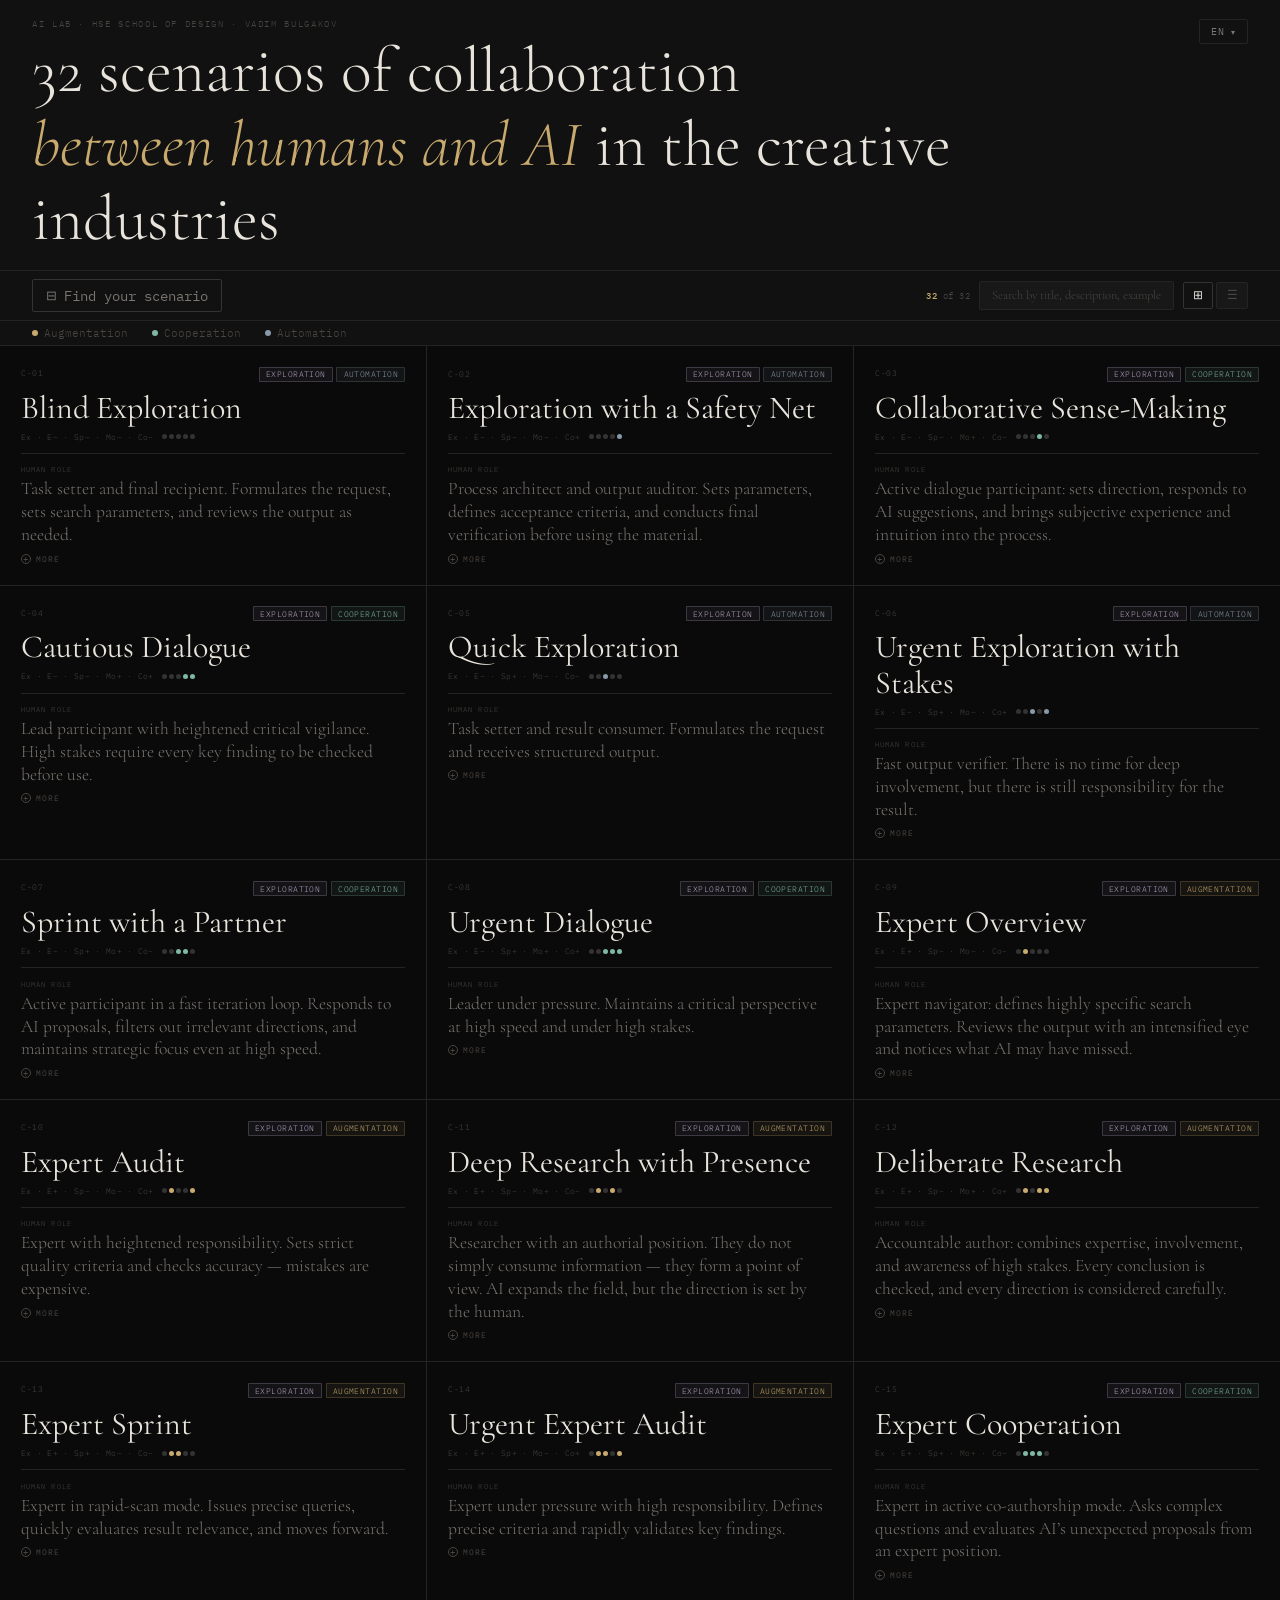
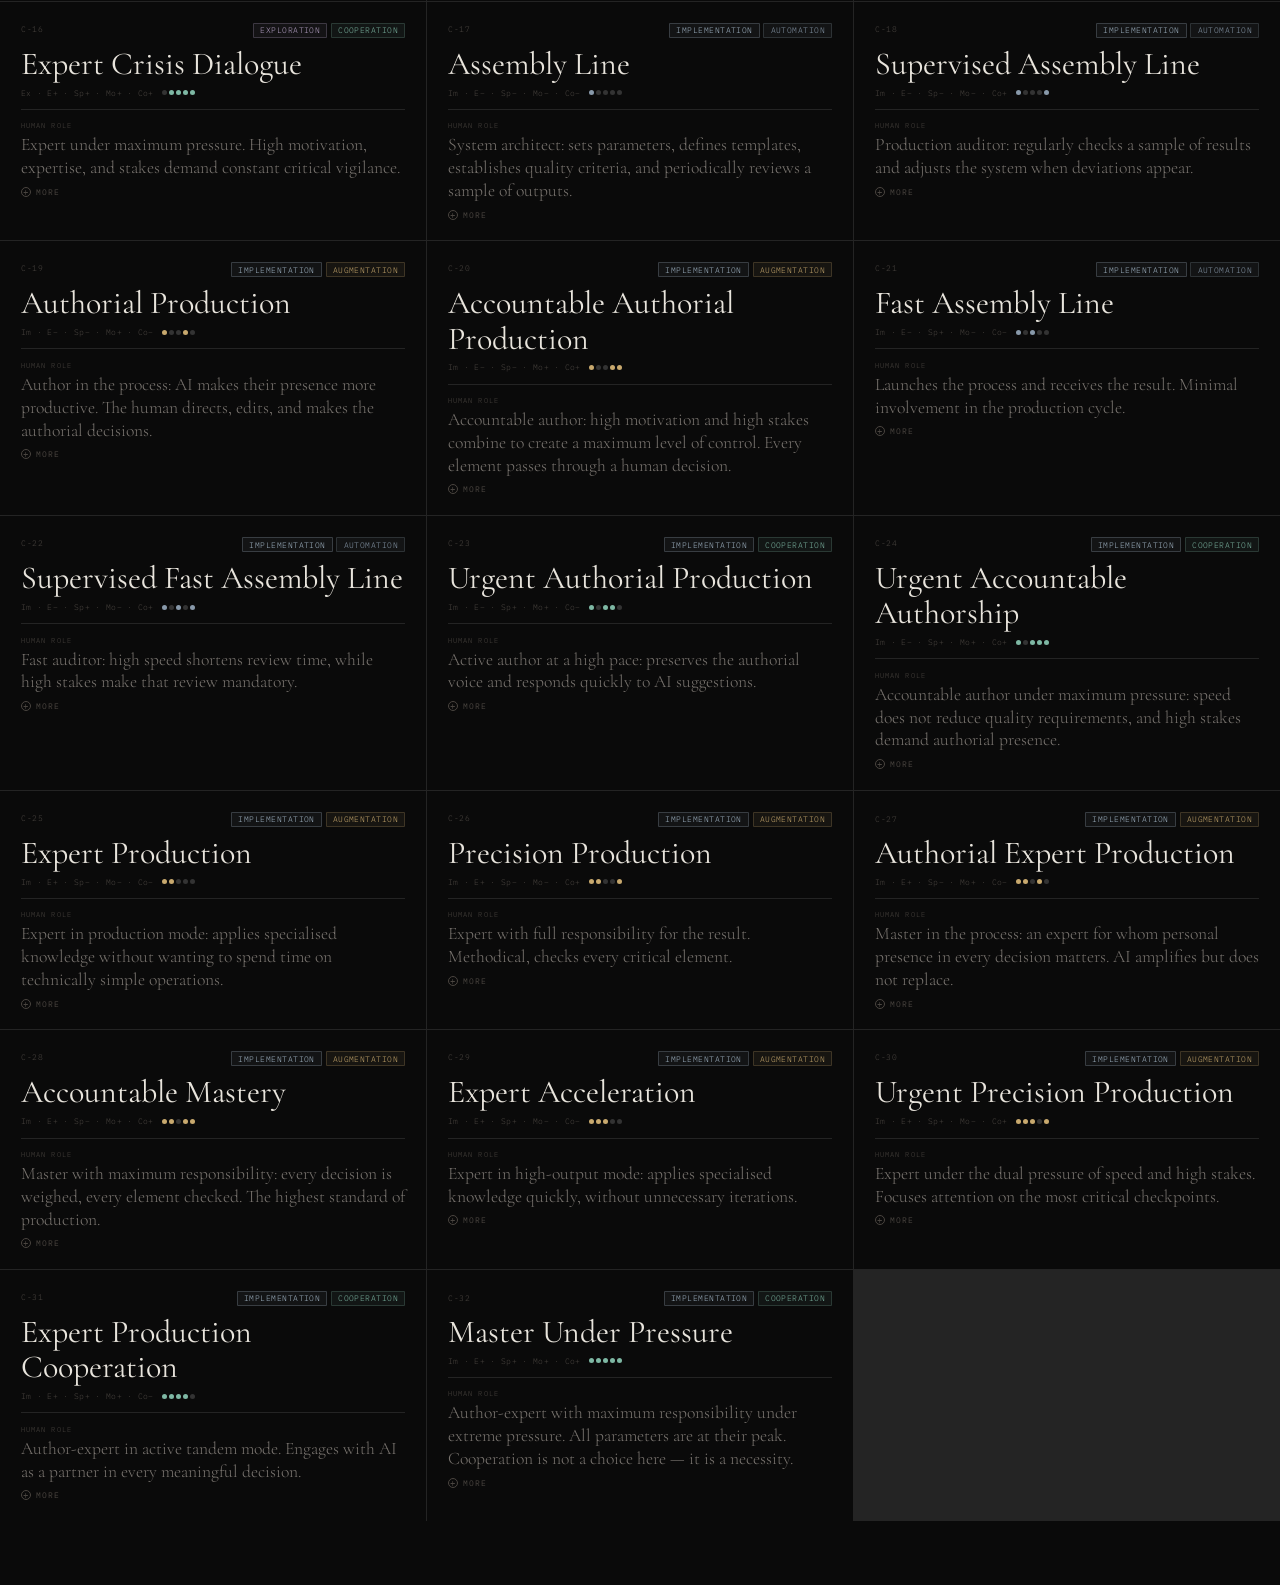
==== index.html @ e89c70fb "main" ====
<!DOCTYPE html>
<html lang="ru" data-locale="ru">
<head>
  <meta charset="UTF-8">
  <meta name="viewport" content="width=device-width, initial-scale=1.0">
  <title data-i18n="meta.title">32 Scenarios of Human–AI Collaboration</title>
  <link rel="icon" type="image/png" href="/favicon-96x96.png" sizes="96x96" />
  <link rel="icon" type="image/svg+xml" href="/favicon.svg" />
  <link rel="shortcut icon" href="/favicon.ico" />
  <link rel="apple-touch-icon" sizes="180x180" href="/apple-touch-icon.png" />
  <link rel="manifest" href="/site.webmanifest" />

  <meta name="description" content="An open framework for describing 32 modes of human–AI collaboration in the creative industries.">

  <meta property="og:type" content="website">
  <meta property="og:site_name" content="32 Scenarios of Human–AI Collaboration">
  <meta property="og:title" content="32 Scenarios of Human–AI Collaboration">
  <meta property="og:description" content="An open framework for describing 32 modes of human–AI collaboration in the creative industries.">
  <meta property="og:url" content="https://ai.m1d45.com">
  <meta property="og:image" content="https://ai.m1d45.com/og/og-cover.jpg">
  <meta property="og:image:width" content="1200">
  <meta property="og:image:height" content="630">
  <meta property="og:image:alt" content="Visual overview of the 32 scenarios of human–AI collaboration">
  <meta property="og:locale" content="en_US">

  <meta name="twitter:card" content="summary_large_image">
  <meta name="twitter:title" content="32 Scenarios of Human–AI Collaboration">
  <meta name="twitter:description" content="An open framework for describing 32 modes of human–AI collaboration in the creative industries.">
  <meta name="twitter:image" content="https://ai.m1d45.com/og/og-cover.jpg">

  <link rel="canonical" href="https://YOUR-DOMAIN">
  <link rel="preconnect" href="https://fonts.googleapis.com">
  <link href="https://fonts.googleapis.com/css2?family=Cormorant+Garamond:ital,wght@0,300;0,400;0,600;1,300;1,400&family=IBM+Plex+Mono:wght@300;400;500&family=Noto+Sans+SC:wght@300;400&family=Martel:wght@300;400;600&display=swap" rel="stylesheet">
  <link rel="stylesheet" href="css/styles.css">
  <!-- Google tag (gtag.js) -->
<script async src="https://www.googletagmanager.com/gtag/js?id=G-E87JGFC9B3"></script>
<script>
  window.dataLayer = window.dataLayer || [];
  function gtag(){dataLayer.push(arguments);}
  gtag('js', new Date());

  gtag('config', 'G-E87JGFC9B3');
</script>
  <!-- Yandex.Metrika counter -->
    <script type="text/javascript" >
        (function(m,e,t,r,i,k,a){m[i]=m[i]||function(){(m[i].a=m[i].a||[]).push(arguments)};
        m[i].l=1*new Date();
        for (var j = 0; j < document.scripts.length; j++) {if (document.scripts[j].src === r) { return; }}
        k=e.createElement(t),a=e.getElementsByTagName(t)[0],k.async=1,k.src=r,a.parentNode.insertBefore(k,a)})
        (window, document, "script", "https://mc.yandex.ru/metrika/tag.js", "ym");
    
        ym(100350501, "init", {
            clickmap:true,
            trackLinks:true,
            accurateTrackBounce:true,
            webvisor:true
        });
    </script>
    <noscript><div><img src="https://mc.yandex.ru/watch/100350501" style="position:absolute; left:-9999px;" alt="" /></div></noscript>
    <!-- /Yandex.Metrika counter -->
</head>

<body>

  <!-- HEADER -->
  <header class="site-header">
    <div class="header-inner">
      <div class="header-text">
        <div class="header-eyebrow" data-i18n="ui.eyebrow">AI LAB · Школа дизайна НИУ ВШЭ · Вадим Булгаков</div>
        <h1 class="header-title">
          <span data-i18n="ui.title.line1">32 сценария коллаборативной работы</span><br>
          <em data-i18n="ui.title.line2">человека и ИИ</em>
          <span data-i18n="ui.title.line3"> в креативных индустриях</span>
        </h1>
      </div>
      <div class="header-controls">
        <div class="lang-switcher" id="langSwitcher">
          <button class="lang-current" id="langCurrentBtn" aria-haspopup="true" aria-expanded="false">
            <span id="langCurrentLabel">RU</span>
            <span class="lang-arrow">▾</span>
          </button>
          <div class="lang-dropdown" id="langDropdown" role="menu">
            <button class="lang-option active" data-lang="ru" role="menuitem">RU — Русский</button>
            <button class="lang-option" data-lang="en" role="menuitem">EN — English</button>
            <button class="lang-option" data-lang="de" role="menuitem">DE — Deutsch</button>
            <button class="lang-option" data-lang="fr" role="menuitem">FR — Français</button>
            <button class="lang-option" data-lang="hu" role="menuitem">HU — Magyar</button>
            <button class="lang-option" data-lang="es" role="menuitem">ES — Español</button>
            <button class="lang-option" data-lang="zh" role="menuitem">ZH — 中文</button>
          </div>
        </div>
      </div>
    </div>
  </header>

  <!-- FILTER BAR -->
  <div class="filter-bar" id="filterBar">
    <div class="filter-bar-inner">

      <!-- Open filter modal -->
      <button class="filter-open-btn" id="filterOpenBtn" aria-haspopup="dialog">
        <span class="filter-open-icon">⊟</span>
        <span data-i18n="ui.questionnaire.intro_label">Найдите свой сценарий</span>
        <span class="filter-answered-badge" id="filterAnsweredBadge" style="display:none"></span>
      </button>

      <!-- Active filter chips -->
      <div class="filter-chips" id="filterChips"></div>

      <div class="filter-bar-right">
        <!-- Match counter -->
        <div class="match-counter">
          <strong id="visibleCount">32</strong>
          <span data-i18n="ui.questionnaire.of_total">из 32</span>
        </div>

        <!-- Reset -->
        <button class="reset-btn" id="resetBtn" style="display:none">
          <span>↺</span>
          <span data-i18n="ui.questionnaire.reset">Сбросить</span>
        </button>

        <!-- Search -->
        <input class="search-input" id="searchInput" type="text" data-i18n-placeholder="ui.search.placeholder">

        <!-- View toggle -->
        <div class="view-toggle">
          <button class="view-btn active" id="gridBtn" title="Grid">⊞</button>
          <button class="view-btn" id="listBtn" title="List">☰</button>
        </div>
      </div>
    </div>

    <!-- Legend strip -->
    <div class="legend-strip">
      <div class="legend-item"><span class="legend-dot aug"></span><span data-i18n="ui.modes.aug">Аугментация</span></div>
      <div class="legend-item"><span class="legend-dot coop"></span><span data-i18n="ui.modes.coop">Кооперация</span></div>
      <div class="legend-item"><span class="legend-dot auto"></span><span data-i18n="ui.modes.auto">Автоматизация</span></div>
    </div>
  </div>

  <!-- MAIN CONTENT -->
  <main class="main-content">
    <div class="empty-state" id="emptyState">
      <div class="empty-icon">◯</div>
      <p data-i18n="ui.empty_state"></p>
    </div>
    <div class="cards-grid" id="cardsGrid"></div>
  </main>

  <!-- FILTER MODAL -->
  <div class="fmodal-overlay" id="fmodalOverlay" role="dialog" aria-modal="true" aria-label="Фильтр">
    <div class="fmodal" id="fmodal">

      <div class="fmodal-header">
        <div>
          <div class="fmodal-label" data-i18n="ui.questionnaire.intro_label">Найдите свой сценарий</div>
          <p class="fmodal-desc" data-i18n="ui.questionnaire.intro_text">Ответьте на 5 вопросов о вашей задаче — система подберёт подходящие сценарии.</p>
        </div>
        <button class="fmodal-close" id="fmodalCloseBtn" aria-label="Закрыть">×</button>
      </div>

      <div class="questions-list" id="questionsList">

        <div class="question-block" data-question="stage">
          <div class="question-header">
            <span class="question-num">01</span>
            <span class="question-text" data-i18n="ui.questionnaire.q1.label"></span>
          </div>
          <div class="question-options">
            <button class="q-option" data-question="stage" data-value="research">
              <span class="q-option-icon">◌</span>
              <span class="q-option-text" data-i18n="ui.questionnaire.q1.research"></span>
            </button>
            <button class="q-option" data-question="stage" data-value="impl">
              <span class="q-option-icon">◉</span>
              <span class="q-option-text" data-i18n="ui.questionnaire.q1.impl"></span>
            </button>
          </div>
        </div>

        <div class="question-block" data-question="expertise">
          <div class="question-header">
            <span class="question-num">02</span>
            <span class="question-text" data-i18n="ui.questionnaire.q2.label"></span>
          </div>
          <div class="question-options">
            <button class="q-option" data-question="expertise" data-value="low">
              <span class="q-option-icon">−</span>
              <span class="q-option-text" data-i18n="ui.questionnaire.q2.low"></span>
            </button>
            <button class="q-option" data-question="expertise" data-value="high">
              <span class="q-option-icon">+</span>
              <span class="q-option-text" data-i18n="ui.questionnaire.q2.high"></span>
            </button>
          </div>
        </div>

        <div class="question-block" data-question="speed">
          <div class="question-header">
            <span class="question-num">03</span>
            <span class="question-text" data-i18n="ui.questionnaire.q3.label"></span>
          </div>
          <div class="question-options">
            <button class="q-option" data-question="speed" data-value="low">
              <span class="q-option-icon">◷</span>
              <span class="q-option-text" data-i18n="ui.questionnaire.q3.low"></span>
            </button>
            <button class="q-option" data-question="speed" data-value="high">
              <span class="q-option-icon">⚡</span>
              <span class="q-option-text" data-i18n="ui.questionnaire.q3.high"></span>
            </button>
          </div>
        </div>

        <div class="question-block" data-question="motivation">
          <div class="question-header">
            <span class="question-num">04</span>
            <span class="question-text" data-i18n="ui.questionnaire.q4.label"></span>
          </div>
          <div class="question-options">
            <button class="q-option" data-question="motivation" data-value="low">
              <span class="q-option-icon">□</span>
              <span class="q-option-text" data-i18n="ui.questionnaire.q4.low"></span>
            </button>
            <button class="q-option" data-question="motivation" data-value="high">
              <span class="q-option-icon">■</span>
              <span class="q-option-text" data-i18n="ui.questionnaire.q4.high"></span>
            </button>
          </div>
        </div>

        <div class="question-block" data-question="cost">
          <div class="question-header">
            <span class="question-num">05</span>
            <span class="question-text" data-i18n="ui.questionnaire.q5.label"></span>
          </div>
          <div class="question-options">
            <button class="q-option" data-question="cost" data-value="low">
              <span class="q-option-icon">○</span>
              <span class="q-option-text" data-i18n="ui.questionnaire.q5.low"></span>
            </button>
            <button class="q-option" data-question="cost" data-value="high">
              <span class="q-option-icon">●</span>
              <span class="q-option-text" data-i18n="ui.questionnaire.q5.high"></span>
            </button>
          </div>
        </div>

      </div><!-- /questions-list -->

      <div class="fmodal-footer">
        <div class="match-counter">
          <span data-i18n="ui.questionnaire.showing"></span>
          <strong id="visibleCountModal">32</strong>
          <span data-i18n="ui.questionnaire.of_total">из 32</span>
        </div>
        <button class="fmodal-apply-btn" id="fmodalApplyBtn" data-i18n="ui.questionnaire.apply">Применить</button>
      </div>

    </div><!-- /fmodal -->
  </div><!-- /fmodal-overlay -->

  <!-- MODAL OVERLAY -->
  <div class="modal-overlay" id="modalOverlay" role="dialog" aria-modal="true" aria-labelledby="modalTitle">
    <div class="modal" id="modal">
      <div class="modal-header" id="modalHeader"></div>
      <div class="modal-body" id="modalBody"></div>
    </div>
  </div>

  <!-- SCRIPTS -->
  <!-- Locale files — all loaded upfront for instant switching -->
  <script src="locales/ru.js"></script>
  <script src="locales/en.js"></script>
  <script src="locales/de.js"></script>
  <script src="locales/fr.js"></script>
  <script src="locales/hu.js"></script>
  <script src="locales/es.js"></script>
  <script src="locales/zh.js"></script>
  <!-- App -->
  <script src="js/data.js"></script>
  <script src="js/i18n.js"></script>
  <script src="js/app.js"></script>

</body>
</html>
---- css/styles.css ----
/* ============================================================
   CSS Variables & Reset
   ============================================================ */
:root {
  --bg:           #0a0a0a;
  --bg2:          #111111;
  --bg3:          #181818;
  --border:       #242424;
  --border-light: #333333;

  --text:         #e8e4dc;
  --text-dim:     #7a7570;
  --text-muted:   #4a4540;

  --aug:          #c8a96e;
  --aug-bg:       rgba(200,169,110,0.07);
  --aug-border:   rgba(200,169,110,0.22);

  --coop:         #7eb8a4;
  --coop-bg:      rgba(126,184,164,0.07);
  --coop-border:  rgba(126,184,164,0.22);

  --auto:         #8899aa;
  --auto-bg:      rgba(136,153,170,0.07);
  --auto-border:  rgba(136,153,170,0.22);

  --research-c:   #b8a4c8;
  --impl-c:       #a4b8c8;

  --font-serif: 'Cormorant Garamond', 'Noto Sans SC', serif;
  --font-mono:  'IBM Plex Mono', 'Noto Sans SC', monospace;
  /*--font-body:  'Martel', 'Noto Sans SC', serif;*/
  --font-body:  'Cormorant Garamond', 'Noto Sans SC', serif;


  --transition: 0.18s ease;
}

*, *::before, *::after { box-sizing: border-box; margin: 0; padding: 0; }
html { scroll-behavior: smooth; }

body {
  background: var(--bg);
  color: var(--text);
  font-family: var(--font-body);
  font-weight: 300;
  min-height: 100vh;
  overflow-x: hidden;
}

html[lang="zh"] body,
html[lang="zh"] .card-title,
html[lang="zh"] .q-option-text,
html[lang="zh"] .question-text {
  font-family: 'Noto Sans SC', sans-serif;
  font-weight: 300;
}

::selection {
  background-color: var(--text);
  color: var(--bg);
}


/* ============================================================
   HEADER
   ============================================================ */
.site-header {
  border-bottom: 1px solid var(--border);
  background: var(--bg2);
  position: sticky;
  top: 0;
  z-index: 60;
}

.header-inner {
  display: flex;
  align-items: flex-start;
  justify-content: space-between;
  gap: 2rem;
  padding: 1.1rem 2rem 0.9rem;
  max-width: 1800px;
  margin: 0 auto;
}

.header-eyebrow {
  font-family: var(--font-mono);
  font-size: 0.57rem;
  letter-spacing: 0.18em;
  text-transform: uppercase;
  color: var(--text-muted);
  margin-bottom: 0.3rem;
}

.header-title {
  font-family: var(--font-serif);
  font-size: clamp(4rem, 2vw, 1.65rem);
  font-weight: 300;
  line-height: 1.15;
  color: var(--text);
}

.header-title em { font-style: italic; color: var(--aug); }

/* ============================================================
   LANGUAGE SWITCHER
   ============================================================ */
.header-controls { flex-shrink: 0; padding-top: 0.1rem; }
.lang-switcher { position: relative; }

.lang-current {
  background: transparent;
  border: 1px solid var(--border);
  color: var(--text-dim);
  font-family: var(--font-mono);
  font-size: 0.62rem;
  letter-spacing: 0.12em;
  padding: 0.32rem 0.65rem;
  cursor: pointer;
  border-radius: 2px;
  display: flex;
  align-items: center;
  gap: 0.4rem;
  transition: all var(--transition);
  white-space: nowrap;
}

.lang-current:hover, .lang-current.open {
  border-color: var(--border-light);
  color: var(--text);
  background: var(--bg3);
}

.lang-arrow { font-size: 0.5rem; transition: transform var(--transition); }
.lang-current.open .lang-arrow { transform: rotate(180deg); }

.lang-dropdown {
  position: absolute;
  top: calc(100% + 4px);
  right: 0;
  background: var(--bg2);
  border: 1px solid var(--border-light);
  min-width: 158px;
  display: none;
  flex-direction: column;
  z-index: 200;
  box-shadow: 0 8px 24px rgba(0,0,0,0.5);
}

.lang-dropdown.open { display: flex; }

.lang-option {
  background: transparent;
  border: none;
  color: var(--text-dim);
  font-family: var(--font-mono);
  font-size: 0.62rem;
  letter-spacing: 0.08em;
  padding: 0.52rem 1rem;
  text-align: left;
  cursor: pointer;
  transition: all var(--transition);
  border-bottom: 1px solid var(--border);
}

.lang-option:last-child { border-bottom: none; }
.lang-option:hover { background: var(--bg3); color: var(--text); }
.lang-option.active { color: var(--aug); }

/* ============================================================
   FILTER BAR
   ============================================================ */
.filter-bar {
  border-bottom: 1px solid var(--border);
  background: var(--bg2);
  position: sticky;
  top: 63px;
  z-index: 50;
}

.filter-bar-inner {
  display: flex;
  align-items: center;
  gap: 0.65rem;
  padding: 0.55rem 2rem;
  max-width: 1800px;
  margin: 0 auto;
  flex-wrap: wrap;
}

/* Open filter button */
.filter-open-btn {
  display: flex;
  align-items: center;
  gap: 0.45rem;
  background: transparent;
  border: 1px solid var(--border-light);
  color: var(--text-dim);
  font-family: var(--font-mono);
  font-size: 0.9rem;
  padding: 0.35rem 0.8rem;
  cursor: pointer;
  border-radius: 2px;
  transition: all var(--transition);
  white-space: nowrap;
  flex-shrink: 0;
}

.filter-open-btn:hover {
  border-color: var(--aug-border);
  color: var(--aug);
  background: var(--aug-bg);
}

.filter-open-btn.has-answers {
  border-color: var(--aug-border);
  color: var(--aug);
  background: var(--aug-bg);
}

.filter-open-icon { font-size: 0.8rem; }

.filter-answered-badge {
  background: var(--aug);
  color: var(--bg);
  font-size: 0.48rem;
  font-weight: 500;
  border-radius: 100px;
  padding: 0.04rem 0.32rem;
  line-height: 1.6;
}

/* Active chips */
.filter-chips {
  display: flex;
  gap: 0.3rem;
  flex-wrap: wrap;
  flex: 1;
  min-width: 0;
}

.filter-chip {
  display: flex;
  align-items: center;
  gap: 0.28rem;
  background: var(--aug-bg);
  border: 1px solid var(--aug-border);
  color: var(--aug);
  font-family: var(--font-mono);
  font-size: 0.52rem;
  letter-spacing: 0.06em;
  padding: 0.17rem 0.45rem;
  border-radius: 100px;
  white-space: nowrap;
}

.filter-chip-remove {
  background: none;
  border: none;
  color: currentColor;
  font-size: 0.65rem;
  cursor: pointer;
  padding: 0;
  line-height: 1;
  opacity: 0.55;
  transition: opacity var(--transition);
}

.filter-chip-remove:hover { opacity: 1; }

/* Right group */
.filter-bar-right {
  display: flex;
  align-items: center;
  gap: 0.55rem;
  flex-shrink: 0;
  margin-left: auto;
}

.match-counter {
  font-family: var(--font-mono);
  font-size: 0.58rem;
  color: var(--text-muted);
  letter-spacing: 0.05em;
  white-space: nowrap;
}

.match-counter strong { color: var(--aug); font-weight: 500; }

.reset-btn {
  background: transparent;
  border: 1px solid var(--border);
  color: var(--text-muted);
  font-family: var(--font-mono);
  font-size: 0.56rem;
  letter-spacing: 0.1em;
  padding: 0.32rem 0.6rem;
  cursor: pointer;
  border-radius: 2px;
  transition: all var(--transition);
  display: flex;
  align-items: center;
  gap: 0.35rem;
  text-transform: uppercase;
  white-space: nowrap;
}

.reset-btn:hover { background: var(--bg3); color: var(--text); border-color: var(--border-light); }

/* Legend strip */
.legend-strip {
  display: flex;
  align-items: center;
  gap: 1.5rem;
  padding: 0.3rem 2rem;
  border-top: 1px solid var(--border);
  max-width: 1800px;
  margin: 0 auto;
}

.legend-item {
  display: flex;
  align-items: center;
  gap: 0.38rem;
  font-family: var(--font-mono);
  font-size: 0.7rem;
  color: var(--text-muted);
}

.legend-dot {
  width: 6px; height: 6px;
  border-radius: 50%;
  flex-shrink: 0;
}

.legend-dot.aug  { background: var(--aug); }
.legend-dot.coop { background: var(--coop); }
.legend-dot.auto { background: var(--auto); }

/* Search & view */
.search-input {
  background: var(--bg3);
  border: 1px solid var(--border);
  color: var(--text);
  font-family: var(--font-body);
  font-size: 0.78rem;
  font-weight: 300;
  padding: 0.35rem 0.75rem;
  border-radius: 2px;
  outline: none;
  transition: border-color var(--transition);
  width: 195px;
}

.search-input::placeholder { color: var(--text-muted); }
.search-input:focus { border-color: var(--border-light); }

.view-toggle { display: flex; gap: 0.2rem; }

.view-btn {
  background: var(--bg3);
  border: 1px solid var(--border);
  color: var(--text-muted);
  padding: 0.35rem 0.58rem;
  cursor: pointer;
  border-radius: 2px;
  font-size: 0.75rem;
  transition: all var(--transition);
}

.view-btn:hover, .view-btn.active {
  background: var(--bg2);
  color: var(--text);
  border-color: var(--border-light);
}

/* ============================================================
   FILTER MODAL
   ============================================================ */
.fmodal-overlay {
  position: fixed;
  inset: 0;
  background: rgba(0,0,0,0.8);
  backdrop-filter: blur(6px);
  z-index: 150;
  display: flex;
  align-items: flex-start;
  justify-content: center;
  padding: 5vh 1.5rem 2rem;
  opacity: 0;
  pointer-events: none;
  transition: opacity 0.2s;
  overflow-y: auto;
}

.fmodal-overlay.open { opacity: 1; pointer-events: all; }

.fmodal {
  background: var(--bg2);
  border: 1px solid var(--border-light);
  width: 100%;
  max-width: 690px;
  transform: translateY(-12px);
  transition: transform 0.22s ease;
}

.fmodal-overlay.open .fmodal { transform: translateY(0); }

.fmodal-header {
  display: flex;
  align-items: flex-start;
  justify-content: space-between;
  gap: 1.5rem;
  padding: 1.4rem 2rem 1.15rem;
  border-bottom: 1px solid var(--border);
}

.fmodal-label {
  font-family: var(--font-mono);
  font-size: 0.56rem;
  letter-spacing: 0.2em;
  text-transform: uppercase;
  color: var(--aug);
  margin-bottom: 0.3rem;
}

.fmodal-desc {
  font-size: 2rem;
  line-height: 1.1;
  color: var(--text-dim);
  font-weight: 300;
}

.fmodal-close {
  background: none;
  border: 1px solid var(--border);
  color: var(--text-muted);
  width: 26px; height: 26px;
  border-radius: 2px;
  cursor: pointer;
  font-size: 1.1rem;
  display: flex; align-items: center; justify-content: center;
  flex-shrink: 0;
  transition: all var(--transition);
}

.fmodal-close:hover { border-color: var(--border-light); color: var(--text); }

/* 5 questions in a horizontal row */
.questions-list {
  display: grid;
  grid-template-columns: repeat(1, 1fr);
  border-bottom: 1px solid var(--border);
}

.question-block {
  padding: 1.2rem 1.2rem 1rem;
  border-right: 1px solid var(--border);
  transition: background var(--transition);
}

.question-block:last-child { border-right: none; }
.question-block.answered { background: rgba(200,169,110,0.03); }

.question-header {
  display: flex;
  align-items: flex-start;
  gap: 0.45rem;
  margin-bottom: 0.8rem;
}

.question-num {
  font-family: var(--font-mono);
  font-size: 0.5rem;
  color: var(--text-muted);
  letter-spacing: 0.08em;
  flex-shrink: 0;
  margin-top: 0.1rem;
  line-height: 1.6;
}

.question-block.answered .question-num { color: var(--aug); }

.question-text {
  font-size: 1.2rem;
  line-height: 1.4;
  color: var(--text);
  font-weight: 300;
}

.question-options {
  display: flex;
  flex-direction: row;
  gap: 0.3rem;
}

.q-option {
  background: transparent;
  border: 1px solid var(--border);
  color: var(--text-muted);
  font-family: var(--font-body);
  font-size: 1.1rem;
  font-weight: 300;
  padding: 0.5rem 0.55rem;
  cursor: pointer;
  border-radius: 2px;
  transition: all var(--transition);
  display: flex;
  align-items: center;
  gap: 0.4rem;
  text-align: left;
  line-height: 1.35;
  width: 100%;
}

.q-option:hover { border-color: var(--border-light); color: var(--text-dim); background: var(--bg3); }

.q-option.selected {
  background: var(--aug-bg);
  border-color: var(--aug-border);
  color: var(--aug);
}

.q-option-icon { font-size: 1.1rem; line-height: 1; opacity: 0.5; flex-shrink: 0; }
.q-option.selected .q-option-icon { opacity: 1; }

/* Filter modal footer */
.fmodal-footer {
  display: flex;
  align-items: center;
  justify-content: space-between;
  padding: 0.9rem 2rem;
  gap: 1rem;
  flex-direction: column;
}

.fmodal-apply-btn {
  background: var(--aug);
  border: none;
  color: var(--bg);
  font-family: var(--font-mono);
  font-size: 1rem;
  letter-spacing: 0.12em;
  text-transform: uppercase;
  padding: 0.5rem 1.4rem;
  cursor: pointer;
  border-radius: 2px;
  transition: opacity var(--transition);
}

.fmodal-apply-btn:hover { opacity: 0.85; }

/* ============================================================
   MAIN CONTENT
   ============================================================ */
.main-content {
  max-width: 1800px;
  margin: 0 auto;
  padding-bottom: 4rem;
}

.empty-state { display: none; text-align: center; padding: 5rem 2rem; }
.empty-state.visible { display: block; }
.empty-icon { font-size: 2.5rem; opacity: 0.15; margin-bottom: 1rem; }
.empty-state p { font-family: var(--font-serif); font-size: 1.1rem; font-style: italic; color: var(--text-dim); }

/* 4 columns on desktop */
.cards-grid {
  display: grid;
  grid-template-columns: repeat(4, 1fr);
  gap: 1px;
  background: var(--border);
}

.cards-grid.list-view {
  grid-template-columns: 1fr;
  background: transparent;
  gap: 0;
}

/* ============================================================
   CARD
   ============================================================ */
.card {
  background: var(--bg);
  padding: 1.3rem;
  cursor: pointer;
  transition: background var(--transition);
  position: relative;
  overflow: hidden;
}

.card::after {
  content: '';
  position: absolute;
  top: 0; left: 0;
  width: 2px; height: 100%;
  opacity: 0;
  transition: opacity 0.2s;
}

.card.aug::after  { background: var(--aug); }
.card.coop::after { background: var(--coop); }
.card.auto::after { background: var(--auto); }

.card:hover { background: var(--bg2); }
.card:hover::after { opacity: 1; }
.card.hidden { display: none; }

@keyframes cardIn {
  from { opacity: 0; transform: translateY(3px); }
  to   { opacity: 1; transform: translateY(0); }
}
.card { animation: cardIn 0.18s ease both; }

.card-top {
  display: flex;
  align-items: flex-start;
  justify-content: space-between;
  gap: 0.5rem;
  margin-bottom: 0.5rem;
}

.card-num {
  font-family: var(--font-mono);
  font-size: 0.5rem;
  letter-spacing: 0.1em;
  color: var(--text-muted);
  flex-shrink: 0;
  margin-top: 0.08rem;
}

.card-badges { display: flex; gap: 0.22rem; flex-wrap: wrap; justify-content: flex-end; flex-shrink: 0; }

.badge {
  font-family: var(--font-mono);
  font-size: 0.48rem;
  letter-spacing: 0.06em;
  padding: 0.1rem 0.38rem;
  border: 1px solid;
  border-radius: 1px;
  white-space: nowrap;
  text-transform: uppercase;
}

.badge.aug  { color: var(--aug);  border-color: var(--aug-border);  background: var(--aug-bg); }
.badge.coop { color: var(--coop); border-color: var(--coop-border); background: var(--coop-bg); }
.badge.auto { color: var(--auto); border-color: var(--auto-border); background: var(--auto-bg); }
.badge.research { color: var(--research-c); border-color: rgba(184,164,200,0.25); background: rgba(184,164,200,0.06); }
.badge.impl     { color: var(--impl-c);     border-color: rgba(164,184,200,0.25); background: rgba(164,184,200,0.06); }

.card-title {
  font-family: var(--font-serif);
  font-size: 2rem;
  font-weight: 400;
  line-height: 1.1;
  color: var(--text);
  margin-bottom: 0.42rem;
}

.card-code {
  font-family: var(--font-mono);
  font-size: 0.5rem;
  letter-spacing: 0.04em;
  color: var(--text-muted);
  display: flex;
  align-items: center;
  gap: 0.5rem;
  margin-bottom: 0.7rem;
}

.code-dots { display: flex; gap: 2px; }

.code-dot { width: 5px; height: 5px; border-radius: 50%; background: var(--border-light); }
.code-dot.on-aug  { background: var(--aug); }
.code-dot.on-coop { background: var(--coop); }
.code-dot.on-auto { background: var(--auto); }

.card-attrs { display: flex; flex-wrap: wrap; gap: 0.22rem; margin-bottom: 0.75rem; }

.attr-chip {
  font-family: var(--font-mono);
  font-size: 0.46rem;
  letter-spacing: 0.06em;
  padding: 0.08rem 0.32rem;
  border: 1px solid var(--border);
  border-radius: 1px;
  color: var(--text-muted);
  text-transform: uppercase;
}

.attr-chip.high { color: rgba(200,169,110,0.65); border-color: rgba(200,169,110,0.18); background: rgba(200,169,110,0.04); }
.attr-chip.low  { color: rgba(136,153,170,0.55); border-color: rgba(136,153,170,0.16); background: rgba(136,153,170,0.03); }

.card-divider { border: none; border-top: 1px solid var(--border); margin: 0.65rem 0; }

.card-section-label {
  font-family: var(--font-mono);
  font-size: 0.46rem;
  letter-spacing: 0.15em;
  text-transform: uppercase;
  color: var(--text-muted);
  margin-bottom: 0.25rem;
}

.card-text { font-size: 1.1rem; line-height: 1.3; color: var(--text-dim); font-weight: 300; }

.card-expandable { display: none; }
.card.expanded .card-expandable { display: block; }

.expand-btn {
  background: none;
  border: none;
  color: var(--text-muted);
  font-family: var(--font-mono);
  font-size: 0.5rem;
  letter-spacing: 0.1em;
  text-transform: uppercase;
  cursor: pointer;
  padding: 0.42rem 0 0;
  display: flex;
  align-items: center;
  gap: 0.35rem;
  transition: color var(--transition);
}

.expand-btn:hover { color: var(--text-dim); }

.expand-icon {
  width: 10px; height: 10px;
  border: 1px solid currentColor;
  border-radius: 50%;
  display: flex; align-items: center; justify-content: center;
  font-size: 0.58rem; line-height: 10px;
  flex-shrink: 0;
  transition: transform 0.2s;
  padding-left: 1px;
}

.card.expanded .expand-icon { transform: rotate(45deg); }

/* List view */
.cards-grid.list-view .card {
  border-bottom: 1px solid var(--border);
  display: grid;
  grid-template-columns: 42px 1fr;
  gap: 1rem;
}

.cards-grid.list-view .card-num-large {
  font-family: var(--font-serif);
  font-size: 1.45rem;
  font-weight: 300;
  color: var(--text-muted);
  line-height: 1;
  padding-top: 0.1rem;
}

.cards-grid.list-view .card-num { display: none; }

/* ============================================================
   SCENARIO DETAIL MODAL
   ============================================================ */
.modal-overlay {
  position: fixed;
  inset: 0;
  background: rgba(0,0,0,0.87);
  backdrop-filter: blur(6px);
  z-index: 300;
  display: flex;
  align-items: center;
  justify-content: center;
  padding: 2rem;
  opacity: 0;
  pointer-events: none;
  transition: opacity 0.2s;
}

.modal-overlay.open { opacity: 1; pointer-events: all; }

.modal {
  background: var(--bg2);
  border: 1px solid var(--border-light);
  max-width: 700px;
  width: 100%;
  max-height: 88vh;
  overflow-y: auto;
  position: relative;
  transform: translateY(12px);
  transition: transform 0.22s ease;
  scrollbar-width: thin;
  scrollbar-color: var(--border) transparent;
}

.modal-overlay.open .modal { transform: translateY(0); }

.modal-header {
  padding: 1.75rem 2rem 1.25rem;
  border-bottom: 1px solid var(--border);
  position: sticky;
  top: 0;
  background: var(--bg2);
  z-index: 1;
}

.modal-close {
  position: absolute;
  top: 1.25rem; right: 1.25rem;
  background: none;
  border: 1px solid var(--border);
  color: var(--text-muted);
  width: 26px; height: 26px;
  border-radius: 2px;
  cursor: pointer;
  font-size: 1rem;
  display: flex; align-items: center; justify-content: center;
  transition: all var(--transition);
}

.modal-close:hover { border-color: var(--border-light); color: var(--text); }

.modal-body { padding: 1.5rem 2rem 2rem; }
.modal-section { margin-bottom: 1.5rem; }

.modal-section-title {
  font-family: var(--font-mono);
  font-size: 0.7rem;
  letter-spacing: 0.1em;
  text-transform: uppercase;
  color: var(--text-muted);
  margin-bottom: 0.5rem;
  padding-bottom: 0.3rem;
  border-bottom: 1px solid var(--border);
}

.modal-text { font-size: 1.1rem; line-height: 1.3; color: var(--text-dim); font-weight: 300; }
.modal-two-col { display: grid; grid-template-columns: 1fr 1fr; gap: 1.5rem; }

.risk-box { background: var(--bg3); border: 1px solid var(--border); padding: 0.75rem; border-radius: 2px; }

.risk-label {
  font-family: var(--font-mono);
  font-size: 0.65rem;
  letter-spacing: 0.1em;
  text-transform: uppercase;
  color: var(--text-muted);
  margin-bottom: 0.4rem;
}

.examples-list { list-style: none; }

.examples-list li {
  font-size: 1.1rem;
  color: var(--text-dim);
  font-weight: 300;
  padding-left: 1rem;
  position: relative;
  line-height: 1.3;
  margin-bottom: 0.35rem;
}

.examples-list li::before { content: '—'; position: absolute; left: 0; color: var(--text-muted); font-family: var(--font-mono); }

.related-list { display: flex; flex-wrap: wrap; gap: 0.45rem; }

.related-btn {
  font-family: var(--font-mono);
  font-size: 0.58rem;
  padding: 0.22rem 0.55rem;
  border: 1px solid var(--border);
  border-radius: 2px;
  color: var(--text-muted);
  background: none;
  cursor: pointer;
  transition: all var(--transition);
  letter-spacing: 0.05em;
}

.related-btn:hover { border-color: var(--border-light); color: var(--text-dim); }

/* ============================================================
   RESPONSIVE
   ============================================================ */
@media (max-width: 1400px) {
  .cards-grid { grid-template-columns: repeat(3, 1fr); }
}

@media (max-width: 1000px) {
  .cards-grid { grid-template-columns: repeat(2, 1fr); }
  .questions-list { grid-template-columns: repeat(1, 1fr); }
  .question-block:nth-child(3) { border-right: none; }
  .question-block:nth-child(4) { border-top: 1px solid var(--border); }
  .question-block:nth-child(5) { border-top: 1px solid var(--border); }
}

@media (max-width: 640px) {
  .cards-grid { grid-template-columns: 1fr; background: transparent; gap: 0; }
  .card { border-bottom: 1px solid var(--border); }
  .questions-list { grid-template-columns: 1fr 1fr; }
  .question-block { border-right: none !important; border-bottom: 1px solid var(--border); border-top: none !important; }
  .question-block:nth-child(odd) { border-right: 1px solid var(--border) !important; }
  .question-block:last-child { border-bottom: none; }
  .modal-two-col { grid-template-columns: 1fr; }
  .filter-bar-inner { padding: 0.45rem 1rem; flex-wrap: wrap; }
  .legend-strip { padding: 0.28rem 1rem; }
  .search-input { width: 120px; }
  .header-inner { padding: 0.85rem 1rem; flex-wrap: wrap; gap:0.7rem }
  .filter-bar { top: 80px; }
  .header-title {font-size: 1.7rem;}
  .lang-dropdown {right: initial;}
}

@media (max-width: 420px) {
  .questions-list { grid-template-columns: 1fr; }
  .question-block { border-right: none !important; border-bottom: 1px solid var(--border); }
  .fmodal-overlay { padding: 3vh 0.5rem 1.5rem; }
  .fmodal-header { padding: 1rem 1rem 0.85rem; }
  .fmodal-footer { padding: 0.75rem 1rem; }
  .question-block { padding: 0.9rem 1rem; }
  .cards-grid.list-view .card { grid-template-columns: 1fr; }
  .cards-grid.list-view .card-num-large { display: none; }
}
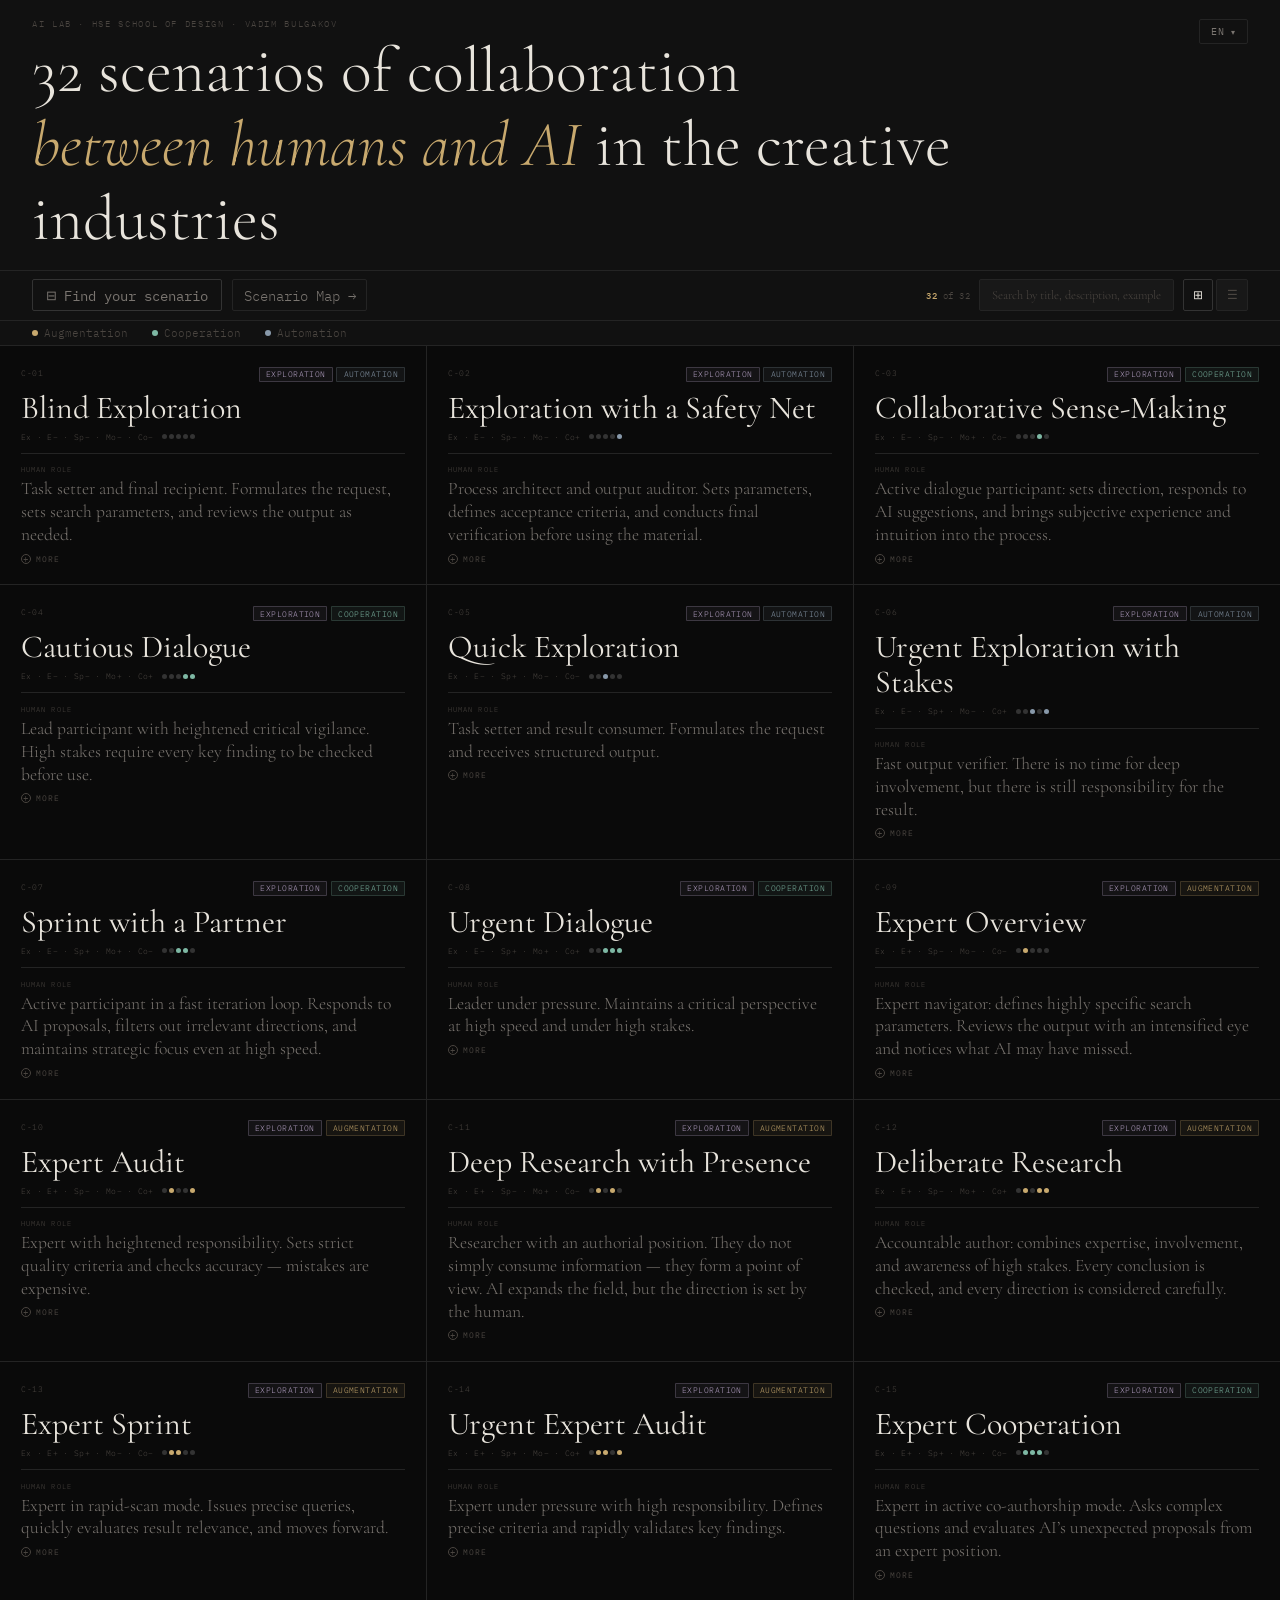
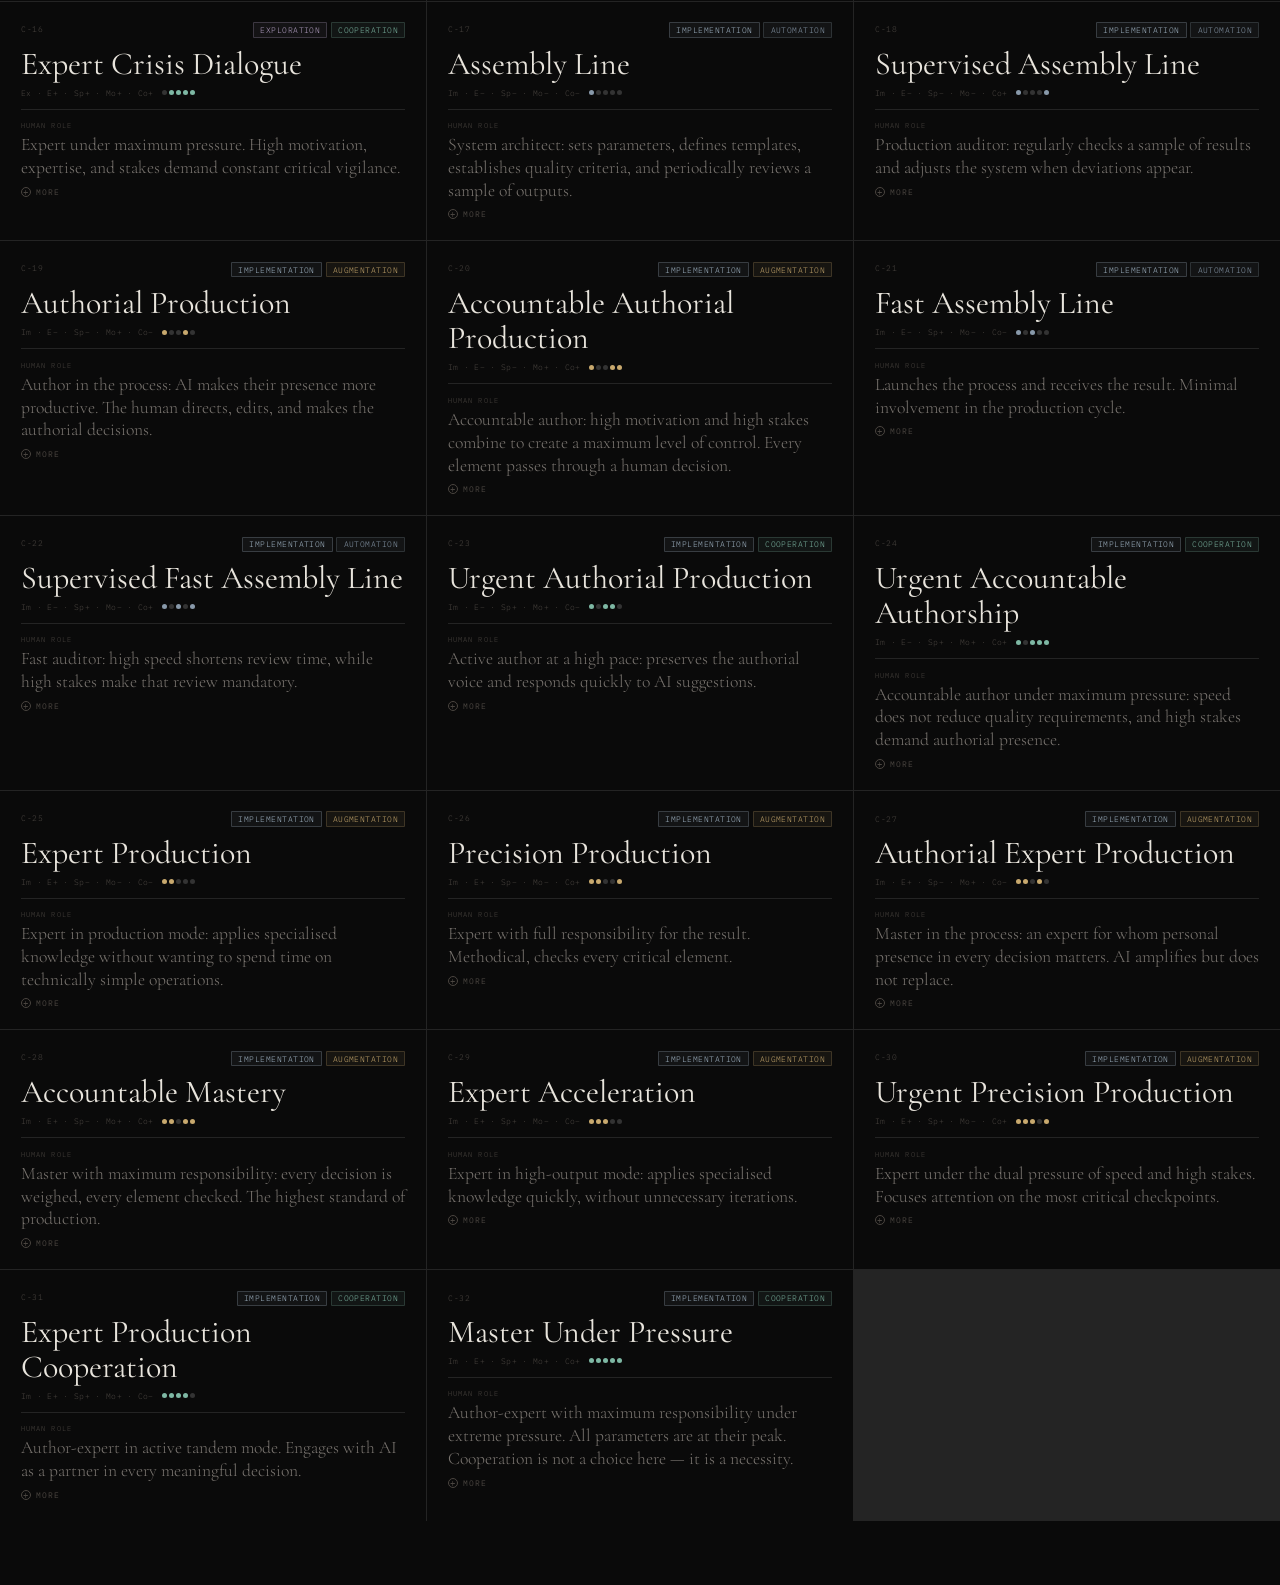
==== commit df391ca5: "adding map" ====
--- a/index.html
+++ b/index.html
@@ -28,7 +28,7 @@
   <meta name="twitter:description" content="An open framework for describing 32 modes of human–AI collaboration in the creative industries.">
   <meta name="twitter:image" content="https://ai.m1d45.com/og/og-cover.jpg">
 
-  <link rel="canonical" href="https://YOUR-DOMAIN">
+  <link rel="canonical" href="https://ai.m1d45.com">
   <link rel="preconnect" href="https://fonts.googleapis.com">
   <link href="https://fonts.googleapis.com/css2?family=Cormorant+Garamond:ital,wght@0,300;0,400;0,600;1,300;1,400&family=IBM+Plex+Mono:wght@300;400;500&family=Noto+Sans+SC:wght@300;400&family=Martel:wght@300;400;600&display=swap" rel="stylesheet">
   <link rel="stylesheet" href="css/styles.css">
@@ -104,6 +104,9 @@
         <span class="filter-answered-badge" id="filterAnsweredBadge" style="display:none"></span>
       </button>
 
+      <!-- Scenario Map link -->
+      <a href="graph.html" class="graph-map-link" data-i18n="ui.graph.map_link">Карта сценариев →</a>
+
       <!-- Active filter chips -->
       <div class="filter-chips" id="filterChips"></div>
 
--- a/css/styles.css
+++ b/css/styles.css
@@ -188,6 +188,27 @@
   flex-wrap: wrap;
 }
 
+/* Scenario map link */
+.graph-map-link {
+  display: inline-flex;
+  align-items: center;
+  font-family: var(--font-mono);
+  font-size: 0.9rem;
+  color: var(--text-dim);
+  text-decoration: none;
+  border: 1px solid var(--border);
+  height: 32px;
+  padding: 0 0.65rem;
+  border-radius: 2px;
+  white-space: nowrap;
+  flex-shrink: 0;
+  transition: color var(--transition), border-color var(--transition);
+}
+.graph-map-link:hover {
+  color: var(--text);
+  border-color: var(--border-light);
+}
+
 /* Open filter button */
 .filter-open-btn {
   display: flex;
@@ -198,7 +219,8 @@
   color: var(--text-dim);
   font-family: var(--font-mono);
   font-size: 0.9rem;
-  padding: 0.35rem 0.8rem;
+  height: 32px;
+  padding: 0 0.8rem;
   cursor: pointer;
   border-radius: 2px;
   transition: all var(--transition);
@@ -294,7 +316,8 @@
   font-family: var(--font-mono);
   font-size: 0.56rem;
   letter-spacing: 0.1em;
-  padding: 0.32rem 0.6rem;
+  height: 32px;
+  padding: 0 0.6rem;
   cursor: pointer;
   border-radius: 2px;
   transition: all var(--transition);
@@ -345,7 +368,8 @@
   font-family: var(--font-body);
   font-size: 0.78rem;
   font-weight: 300;
-  padding: 0.35rem 0.75rem;
+  height: 32px;
+  padding: 0 0.75rem;
   border-radius: 2px;
   outline: none;
   transition: border-color var(--transition);
@@ -361,7 +385,8 @@
   background: var(--bg3);
   border: 1px solid var(--border);
   color: var(--text-muted);
-  padding: 0.35rem 0.58rem;
+  height: 32px;
+  padding: 0 0.58rem;
   cursor: pointer;
   border-radius: 2px;
   font-size: 0.75rem;
